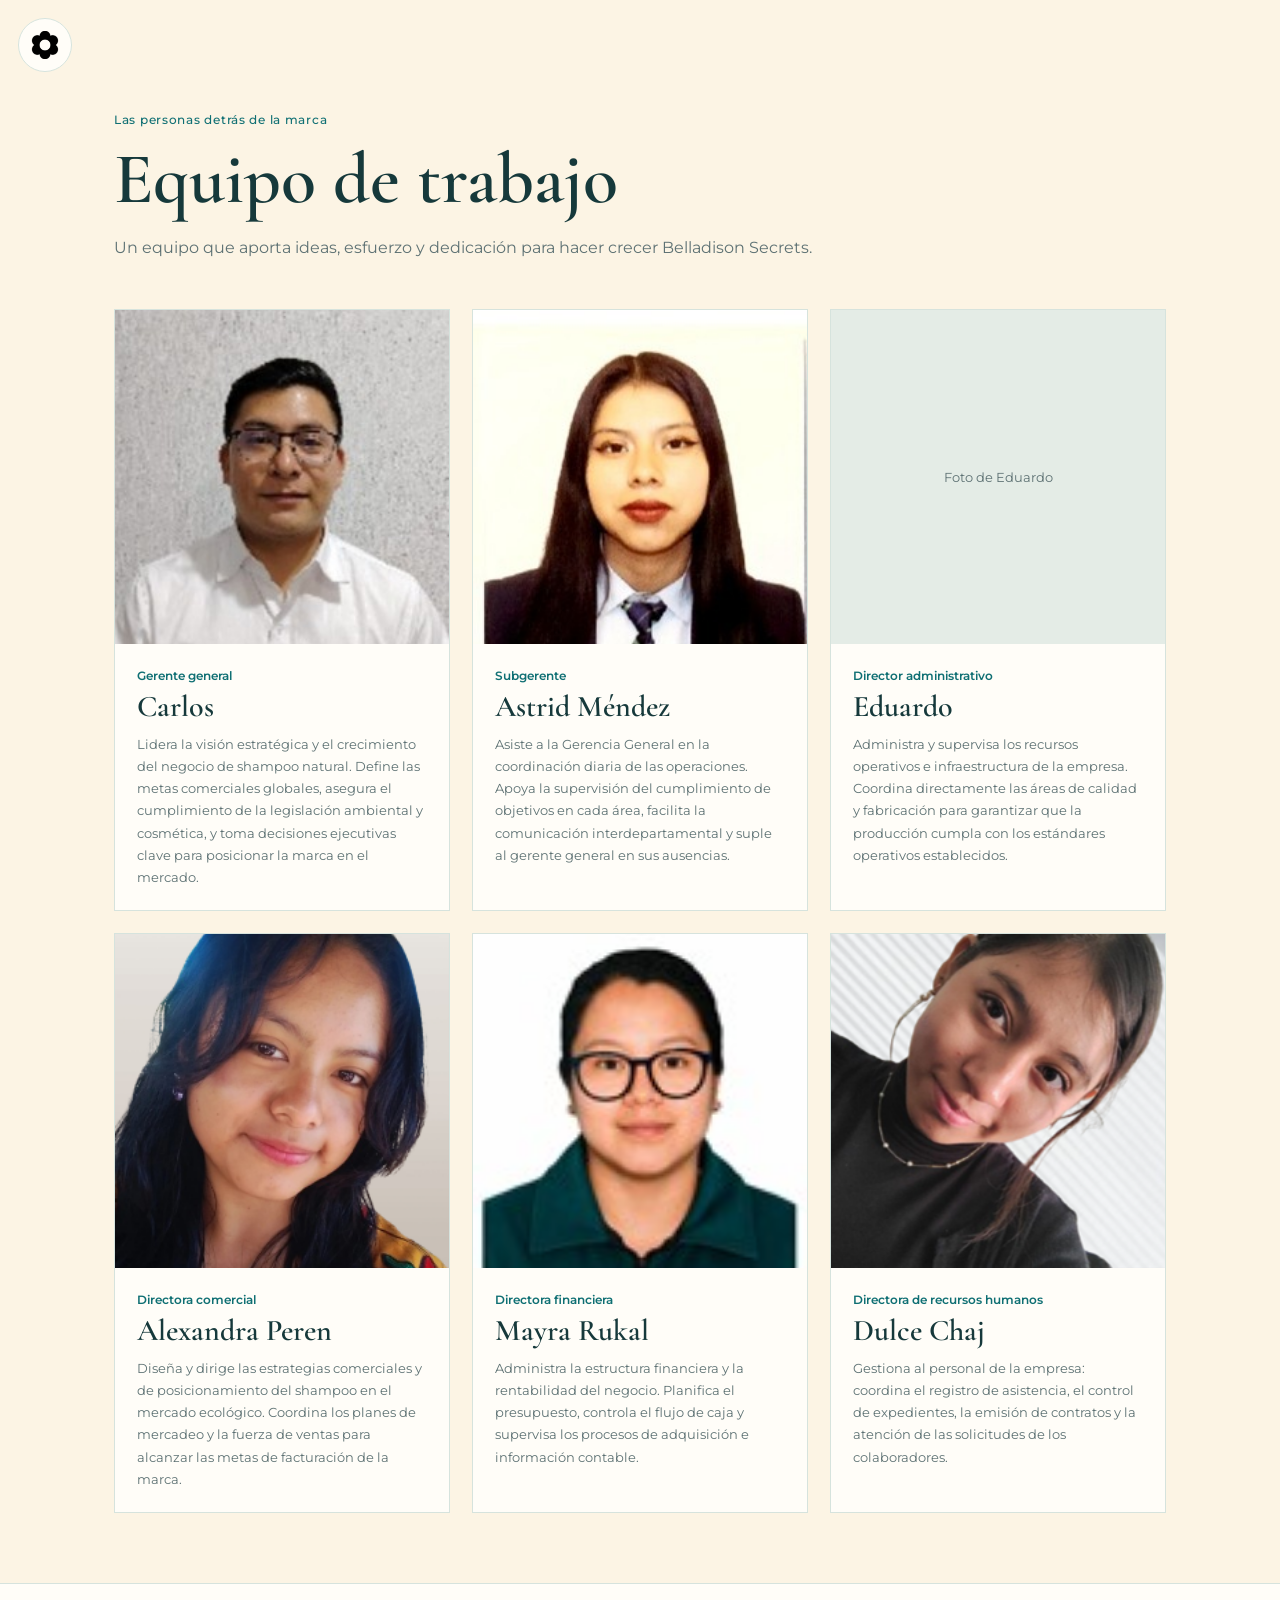
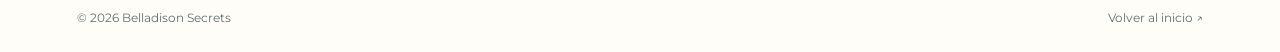
==== paginas/equipo.html @ 936638b3 "Actualizar proyecto" ====
<!DOCTYPE html>
<html lang="es">

<head>
  <meta charset="UTF-8">
  <meta name="viewport" content="width=device-width, initial-scale=1.0">
  <title>Equipo de trabajo | Belladison Secrets</title>
  <link rel="stylesheet" href="../estilos/principal.css">
  <link rel="preconnect" href="https://fonts.googleapis.com">
  <link rel="preconnect" href="https://fonts.gstatic.com" crossorigin>
  <link
    href="https://fonts.googleapis.com/css2?family=Cormorant+Garamond:wght@400;500;600;700&family=Montserrat:wght@300;400;500;600&display=swap"
    rel="stylesheet">
</head>

<body class="inner-page">
  <button class="menu-toggle" id="menuToggle" aria-label="Abrir menú" aria-expanded="false"><img
      src="../imagenes/flor-menu.jpeg" alt=""></button>
  <div class="menu-overlay" id="menuOverlay"></div>
  <aside class="side-menu" id="sideMenu" aria-label="Menú principal">
    <div class="menu-brand"><img src="../imagenes/logo-belladison.jpeg" alt="">
      <p>Belladison <em>Secrets</em></p>
    </div>
    <nav class="menu-links">
      <a href="producto.html">Producto</a><a href="info-general.html">Info general</a><a href="equipo.html">Equipo de
        trabajo</a>
      <a href="ventas.html">Sitio de ventas</a><a href="fundamento-ambiental.html">Fundamento ambiental</a><a
        href="ubicacion.html">Ubicación y contacto</a>
    </nav>
    <div class="menu-contact">
      <h3>Contáctanos</h3>
      <a href="tel:+50278822030">PBX +502 7882-2030</a><a href="https://wa.me/50278822030" target="_blank"
        rel="noopener">WhatsApp +502 7882-2030</a>
    </div>
    <p class="menu-note">Belleza natural, cuidado consciente.</p>
  </aside>
  <main class="page-main">
    <section class="page-heading">
      <p class="eyebrow">Las personas detrás de la marca</p>
      <h1>Equipo de trabajo</h1>
      <p>Un equipo que aporta ideas, esfuerzo y dedicación para hacer crecer Belladison Secrets.</p>
    </section>
    <section class="team-grid">
      <article class="team-card">
        <div class="team-photo"><img src="../imagenes/equipo-carlos.jpg" alt="Foto de Carlos"
            onerror="this.style.display='none';this.nextElementSibling.style.display='grid'"><span
            class="image-placeholder">Foto de Carlos</span></div>
        <div class="team-copy">
          <p class="team-role">Gerente general</p>
          <h2>Carlos</h2>
          <p>Lidera la visión estratégica y el crecimiento del negocio de shampoo natural. Define las metas comerciales
            globales, asegura el cumplimiento de la legislación ambiental y cosmética, y toma decisiones ejecutivas
            clave para posicionar la marca en el mercado.</p>
        </div>
      </article>
      <article class="team-card">
        <div class="team-photo"><img src="../imagenes/equipo-astrid.jpg" alt="Foto de Astrid Méndez"
            onerror="this.style.display='none';this.nextElementSibling.style.display='grid'"><span
            class="image-placeholder">Foto de Astrid Méndez</span></div>
        <div class="team-copy">
          <p class="team-role">Subgerente</p>
          <h2>Astrid Méndez</h2>
          <p>Asiste a la Gerencia General en la coordinación diaria de las operaciones. Apoya la supervisión del
            cumplimiento de objetivos en cada área, facilita la comunicación interdepartamental y suple al gerente
            general en sus ausencias.</p>
        </div>
      </article>
      <article class="team-card">
        <div class="team-photo"><img src="../imagenes/equipo-eduardo.jpg" alt="Foto de Eduardo"
            onerror="this.style.display='none';this.nextElementSibling.style.display='grid'"><span
            class="image-placeholder">Foto de Eduardo</span></div>
        <div class="team-copy">
          <p class="team-role">Director administrativo</p>
          <h2>Eduardo</h2>
          <p>Administra y supervisa los recursos operativos e infraestructura de la empresa. Coordina directamente las
            áreas de calidad y fabricación para garantizar que la producción cumpla con los estándares operativos
            establecidos.</p>
        </div>
      </article>
      <article class="team-card">
        <div class="team-photo"><img src="../imagenes/equipo-alexandra.png" alt="Foto de Alexandra Peren"
            onerror="this.style.display='none';this.nextElementSibling.style.display='grid'"><span
            class="image-placeholder">Foto de Alexandra Peren</span></div>
        <div class="team-copy">
          <p class="team-role">Directora comercial</p>
          <h2>Alexandra Peren</h2>
          <p>Diseña y dirige las estrategias comerciales y de posicionamiento del shampoo en el mercado ecológico.
            Coordina los planes de mercadeo y la fuerza de ventas para alcanzar las metas de facturación de la marca.
          </p>
        </div>
      </article>
      <article class="team-card">
        <div class="team-photo"><img src="../imagenes/equipo-mayra.jpg" alt="Foto de Mayra Rukal"
            onerror="this.style.display='none';this.nextElementSibling.style.display='grid'"><span
            class="image-placeholder">Foto de Mayra Rukal</span></div>
        <div class="team-copy">
          <p class="team-role">Directora financiera</p>
          <h2>Mayra Rukal</h2>
          <p>Administra la estructura financiera y la rentabilidad del negocio. Planifica el presupuesto, controla el
            flujo de caja y supervisa los procesos de adquisición e información contable.</p>
        </div>
      </article>
      <article class="team-card">
        <div class="team-photo"><img src="../imagenes/equipo-dulce.png" alt="Foto de Dulce Chaj"
            onerror="this.style.display='none';this.nextElementSibling.style.display='grid'"><span
            class="image-placeholder">Foto de Dulce Chaj</span></div>
        <div class="team-copy">
          <p class="team-role">Directora de recursos humanos</p>
          <h2>Dulce Chaj</h2>
          <p>Gestiona al personal de la empresa: coordina el registro de asistencia, el control de expedientes, la
            emisión de contratos y la atención de las solicitudes de los colaboradores.</p>
        </div>
      </article>
    </section>
  </main>
  <footer class="site-footer"><span>© <span class="current-year"></span> Belladison Secrets</span><a
      href="../index.html">Volver al inicio ↗</a></footer>
  <script src="../js/script.js"></script>
</body>

</html>
---- estilos/principal.css ----
/* ESTILOS GENERALES de Belladison Secrets. Los colores se cambian en :root. */
:root{
  --teal:#0f6f73; --olive:#0f6f73; --olive-dark:#0a4f52;
  --ink:#16393b; --muted:#5d7173; --line:#d6e3dd; --paper:#fffdf8; --cream:#fcf4e4;
  --font-title:"Cormorant Garamond",Georgia,serif;
  --font-body:"Montserrat",system-ui,sans-serif;
}
*{box-sizing:border-box;margin:0;padding:0}
html{scroll-behavior:smooth}
body{font-family:var(--font-body);font-weight:400;color:var(--ink);background:var(--cream);line-height:1.7;font-size:15px}
img{max-width:100%;display:block}
a{color:inherit}
h1,h2,h3{font-family:var(--font-title);font-weight:600;line-height:1.1}
h1{font-size:clamp(40px,6vw,72px)} h2{font-size:34px} h3{font-size:24px}
p{color:var(--muted)}
:focus-visible{outline:2px solid var(--teal);outline-offset:3px}
.eyebrow{font-size:12px;letter-spacing:.06em;color:var(--teal);margin-bottom:10px;font-weight:500}

/* MENÚ LATERAL */
.menu-toggle{position:fixed;top:18px;left:18px;z-index:30;width:54px;height:54px;border-radius:50%;border:1px solid var(--line);background:var(--paper);cursor:pointer;display:grid;place-items:center;transition:transform .3s}
.menu-toggle:hover{transform:rotate(30deg)}
.menu-toggle img{width:28px;mix-blend-mode:multiply}
.menu-overlay{position:fixed;inset:0;background:rgba(10,40,42,.5);opacity:0;pointer-events:none;transition:opacity .3s;z-index:40}
.side-menu{position:fixed;top:0;left:0;bottom:0;width:min(340px,86vw);background:var(--ink);color:#fff;z-index:50;padding:34px 30px;display:flex;flex-direction:column;gap:30px;transform:translateX(-100%);transition:transform .35s;overflow-y:auto}
body.menu-open .side-menu{transform:none}
body.menu-open .menu-overlay{opacity:1;pointer-events:auto}
.menu-brand{display:flex;align-items:center;gap:12px;font:600 26px var(--font-title)}
.menu-brand img{width:44px;border-radius:50%}
.menu-brand em{font-weight:500}
.menu-links{display:flex;flex-direction:column}
.menu-links a{padding:14px 0;border-bottom:1px solid rgba(255,255,255,.15);text-decoration:none;font-size:17px}
.menu-links a:hover,.menu-links a[aria-current]{color:#a9dcd5}
.menu-contact h3{font-size:22px;margin-bottom:8px}
.menu-contact a{display:block;text-decoration:none;font-size:14px;padding:3px 0;color:#d8efe9}
.menu-note{margin-top:auto;font:italic 18px var(--font-title);color:#a9dcd5}

/* PORTADA */
.hero{min-height:100vh;position:relative;display:flex;flex-direction:column;justify-content:center;padding:90px 6vw 70px;background:url("../imagenes/fondo.jpg") center/cover}
.hero-wash{position:absolute;inset:0;background:linear-gradient(90deg,rgba(252,244,228,.92),rgba(252,244,228,.55))}
.hero-content{position:relative;display:grid;grid-template-columns:minmax(220px,380px) 1fr;gap:6vw;align-items:center;max-width:1100px;margin:auto}
.hero-logo{width:100%;border-radius:50%}
.logo-fallback{display:none;text-align:center;font:600 40px var(--font-title);color:var(--teal)}
.hero-copy h1 em{font-style:italic;color:var(--teal)}
.hero-description{max-width:46ch;margin:18px 0 26px;font-size:16px}
.product-facts{display:flex;gap:34px;margin:0 0 28px}
.product-facts strong{display:block;font:600 34px var(--font-title);color:var(--ink)}
.product-facts span{font-size:13px;color:var(--muted)}
.text-link{font-weight:600;color:var(--teal);text-decoration:none;border-bottom:1px solid currentColor;padding-bottom:2px}
.hero-caption{position:absolute;left:6vw;right:6vw;bottom:22px;display:flex;justify-content:space-between;font-size:12px;color:var(--ink)}
.intro-section{max-width:720px;margin:0 auto;padding:90px 24px;text-align:center}
.intro-section h2{font-size:44px;margin-bottom:16px}

/* PÁGINAS INTERNAS */
.inner-page{background:var(--cream)}
.page-main{max-width:1100px;margin:0 auto;padding:110px 24px 70px}
.page-heading{max-width:760px;margin-bottom:48px}
.page-heading h1{margin-bottom:14px}
.page-heading p:last-child{font-size:16px}
.image-placeholder{display:none;place-items:center;text-align:center;background:#e4ece6;color:var(--muted);font-size:13px;width:100%;height:100%;min-height:200px}
.button{display:inline-block;padding:14px 26px;border:1px solid var(--ink);background:transparent;color:var(--ink);font:500 13px var(--font-body);cursor:pointer;text-decoration:none;transition:background .2s,color .2s}
.button:hover{background:var(--ink);color:#fff}
.button-dark{background:var(--ink);color:#fff}
.button-dark:hover{background:var(--olive-dark)}

.product-detail{display:grid;grid-template-columns:1fr 1fr;gap:50px;align-items:center}
.product-image-frame{border:1px solid var(--line);background:var(--paper);aspect-ratio:3/4;overflow:hidden}
.product-image-frame img{width:100%;height:100%;object-fit:cover}
.product-detail-copy h2{font-size:46px;margin-bottom:14px}
.product-detail-copy p{margin-bottom:18px}
.product-detail-copy ul{margin:0 0 22px 18px;color:var(--muted)}

.values-grid{display:grid;grid-template-columns:repeat(3,1fr);gap:22px}
.text-panel{background:var(--paper);border:1px solid var(--line);padding:30px}
.text-panel h2{margin-bottom:14px}
.text-panel h3{margin:18px 0 4px;font-size:20px;color:var(--teal)}
.text-panel p{font-size:14px}

.team-grid{display:grid;grid-template-columns:repeat(3,1fr);gap:22px}
.team-card{background:var(--paper);border:1px solid var(--line)}
.team-photo{aspect-ratio:1/1;overflow:hidden;background:#e4ece6}
.team-photo img{width:100%;height:100%;object-fit:cover;object-position:center 25%}
.team-copy{padding:22px}
.team-role{font-size:12px;color:var(--teal);font-weight:600;margin-bottom:4px}
.team-copy h2{font-size:30px;margin-bottom:10px}
.team-copy p:last-child{font-size:13px}

.environment-image{margin-top:40px;aspect-ratio:16/7;overflow:hidden;border:1px solid var(--line)}
.environment-image img{width:100%;height:100%;object-fit:cover}
.prose p{margin-bottom:16px;max-width:70ch;font-size:15px}

.contact-grid{display:grid;grid-template-columns:1fr 1fr;gap:22px}
.map-box{min-height:280px;display:grid;place-items:center;text-align:center;padding:24px;border:1px dashed var(--teal);background:var(--paper)}

.site-footer{display:flex;justify-content:space-between;gap:12px;flex-wrap:wrap;padding:24px 6vw;border-top:1px solid var(--line);font-size:12px;color:var(--muted);background:var(--paper);position:relative}
.site-footer a{text-decoration:none}

@media(max-width:900px){
  .values-grid,.team-grid{grid-template-columns:repeat(2,1fr)}
  .product-detail,.contact-grid,.hero-content{grid-template-columns:1fr}
  .hero-logo{max-width:240px}
}
@media(max-width:600px){
  .values-grid,.team-grid{grid-template-columns:1fr}
  .hero-caption{flex-direction:column;gap:2px;position:static;margin-top:30px}
}
@media(prefers-reduced-motion:reduce){*{transition:none!important}}
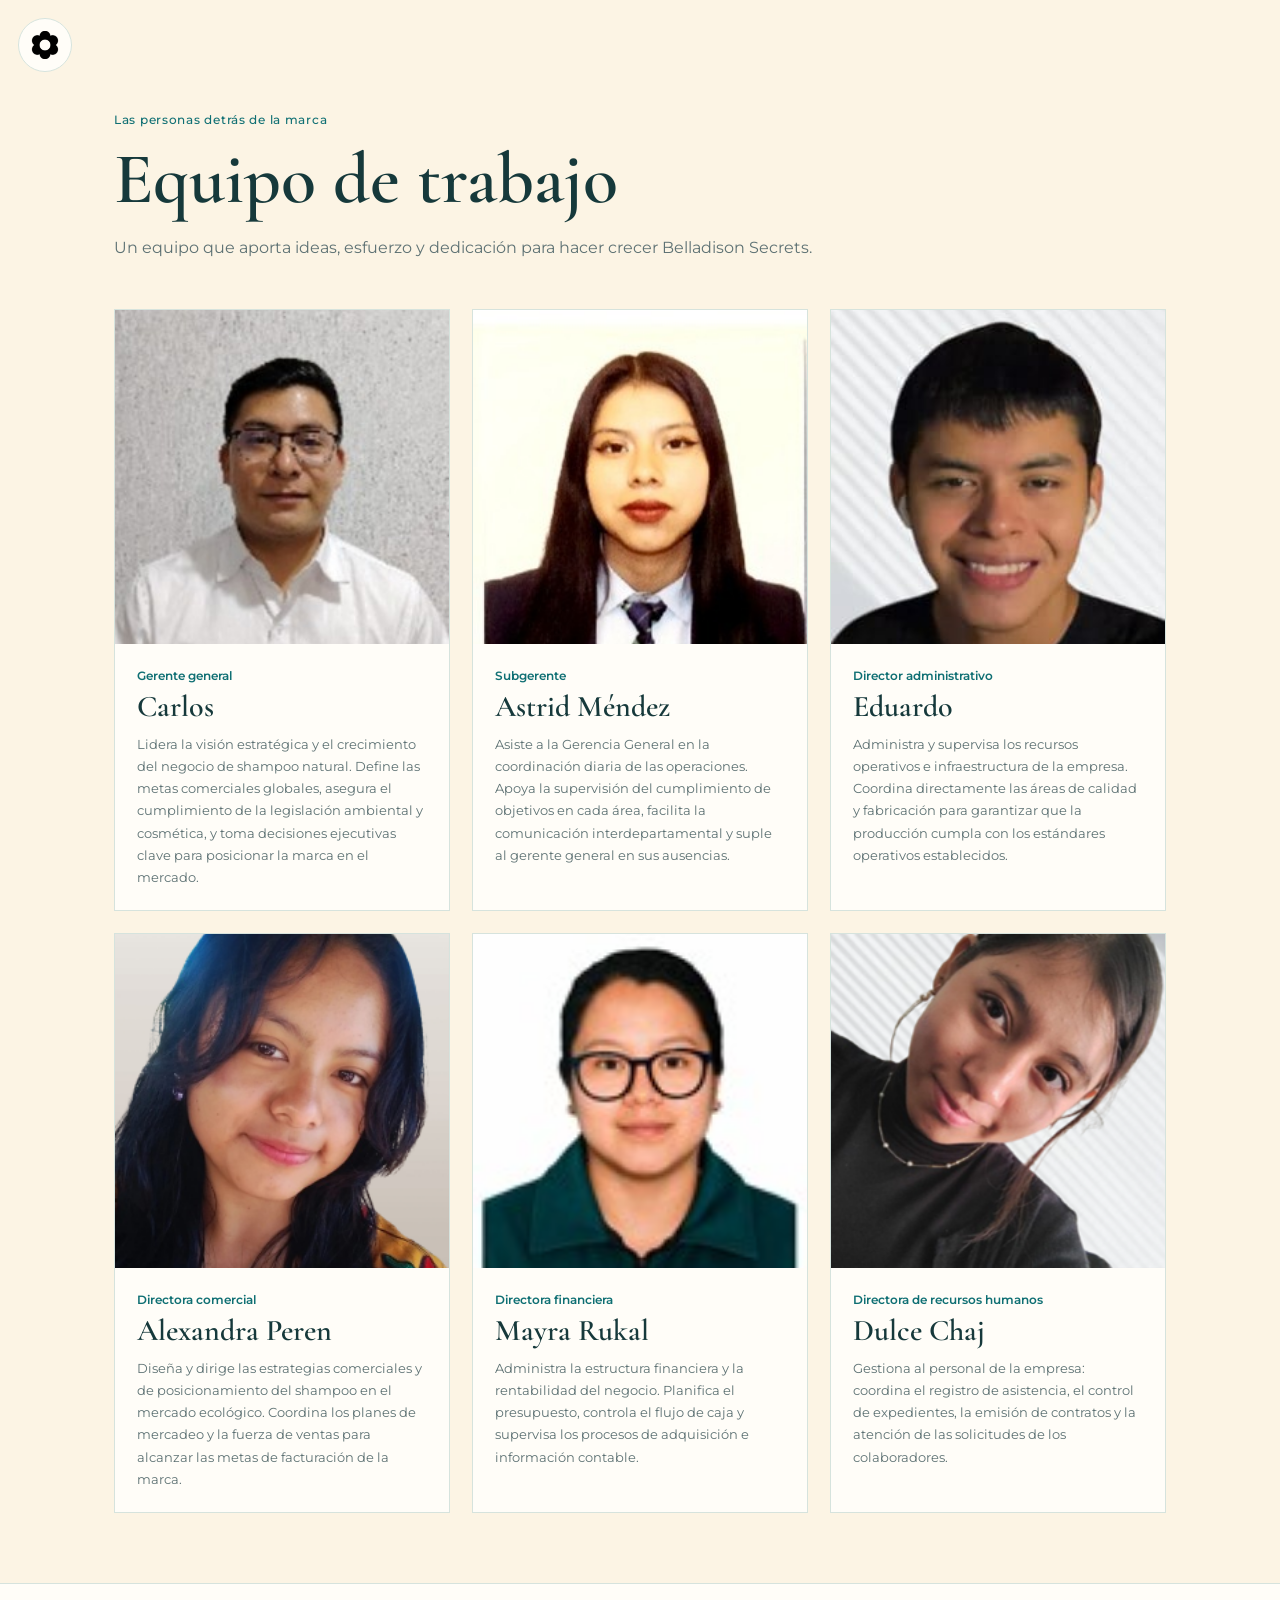
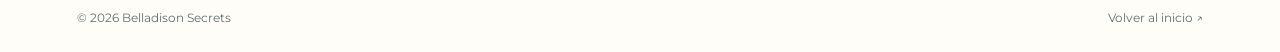
==== commit 51735ea8: "Actualizar proyecto" ====
--- a/paginas/equipo.html
+++ b/paginas/equipo.html
@@ -66,7 +66,7 @@
         </div>
       </article>
       <article class="team-card">
-        <div class="team-photo"><img src="../imagenes/equipo-eduardo.jpg" alt="Foto de Eduardo"
+        <div class="team-photo"><img src="../imagenes/WhatsApp Image 2026-10-21 at 19.44.44.jpeg" alt="Foto de Eduardo"
             onerror="this.style.display='none';this.nextElementSibling.style.display='grid'"><span
             class="image-placeholder">Foto de Eduardo</span></div>
         <div class="team-copy">
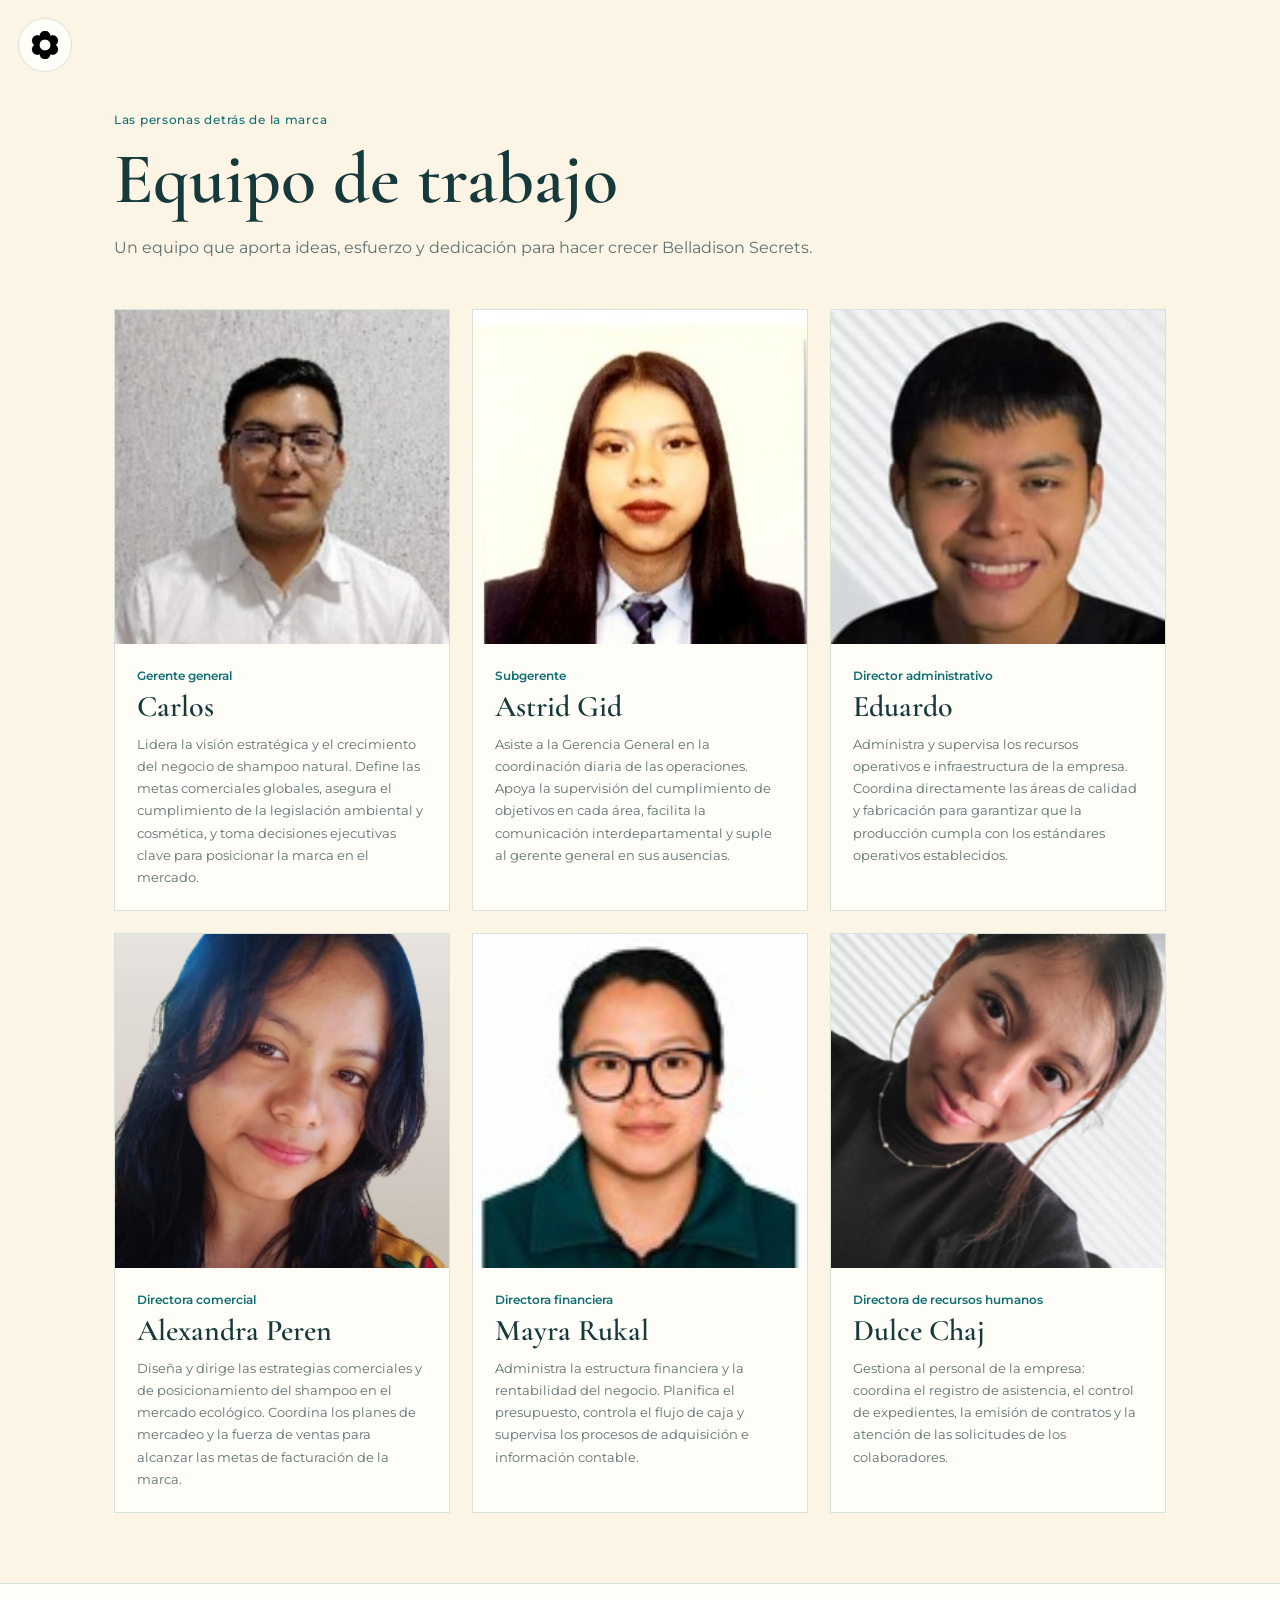
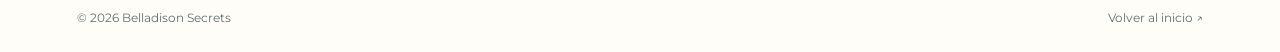
==== commit 321b8aab: "Actualizar proyecto" ====
--- a/paginas/equipo.html
+++ b/paginas/equipo.html
@@ -59,7 +59,7 @@
             class="image-placeholder">Foto de Astrid Méndez</span></div>
         <div class="team-copy">
           <p class="team-role">Subgerente</p>
-          <h2>Astrid Méndez</h2>
+          <h2>Astrid Gid</h2>
           <p>Asiste a la Gerencia General en la coordinación diaria de las operaciones. Apoya la supervisión del
             cumplimiento de objetivos en cada área, facilita la comunicación interdepartamental y suple al gerente
             general en sus ausencias.</p>
@@ -92,7 +92,7 @@
       <article class="team-card">
         <div class="team-photo"><img src="../imagenes/equipo-mayra.jpg" alt="Foto de Mayra Rukal"
             onerror="this.style.display='none';this.nextElementSibling.style.display='grid'"><span
-            class="image-placeholder">Foto de Mayra Rukal</span></div>
+            class="image-placeholder">Foto de Mayra Rucal</span></div>
         <div class="team-copy">
           <p class="team-role">Directora financiera</p>
           <h2>Mayra Rukal</h2>
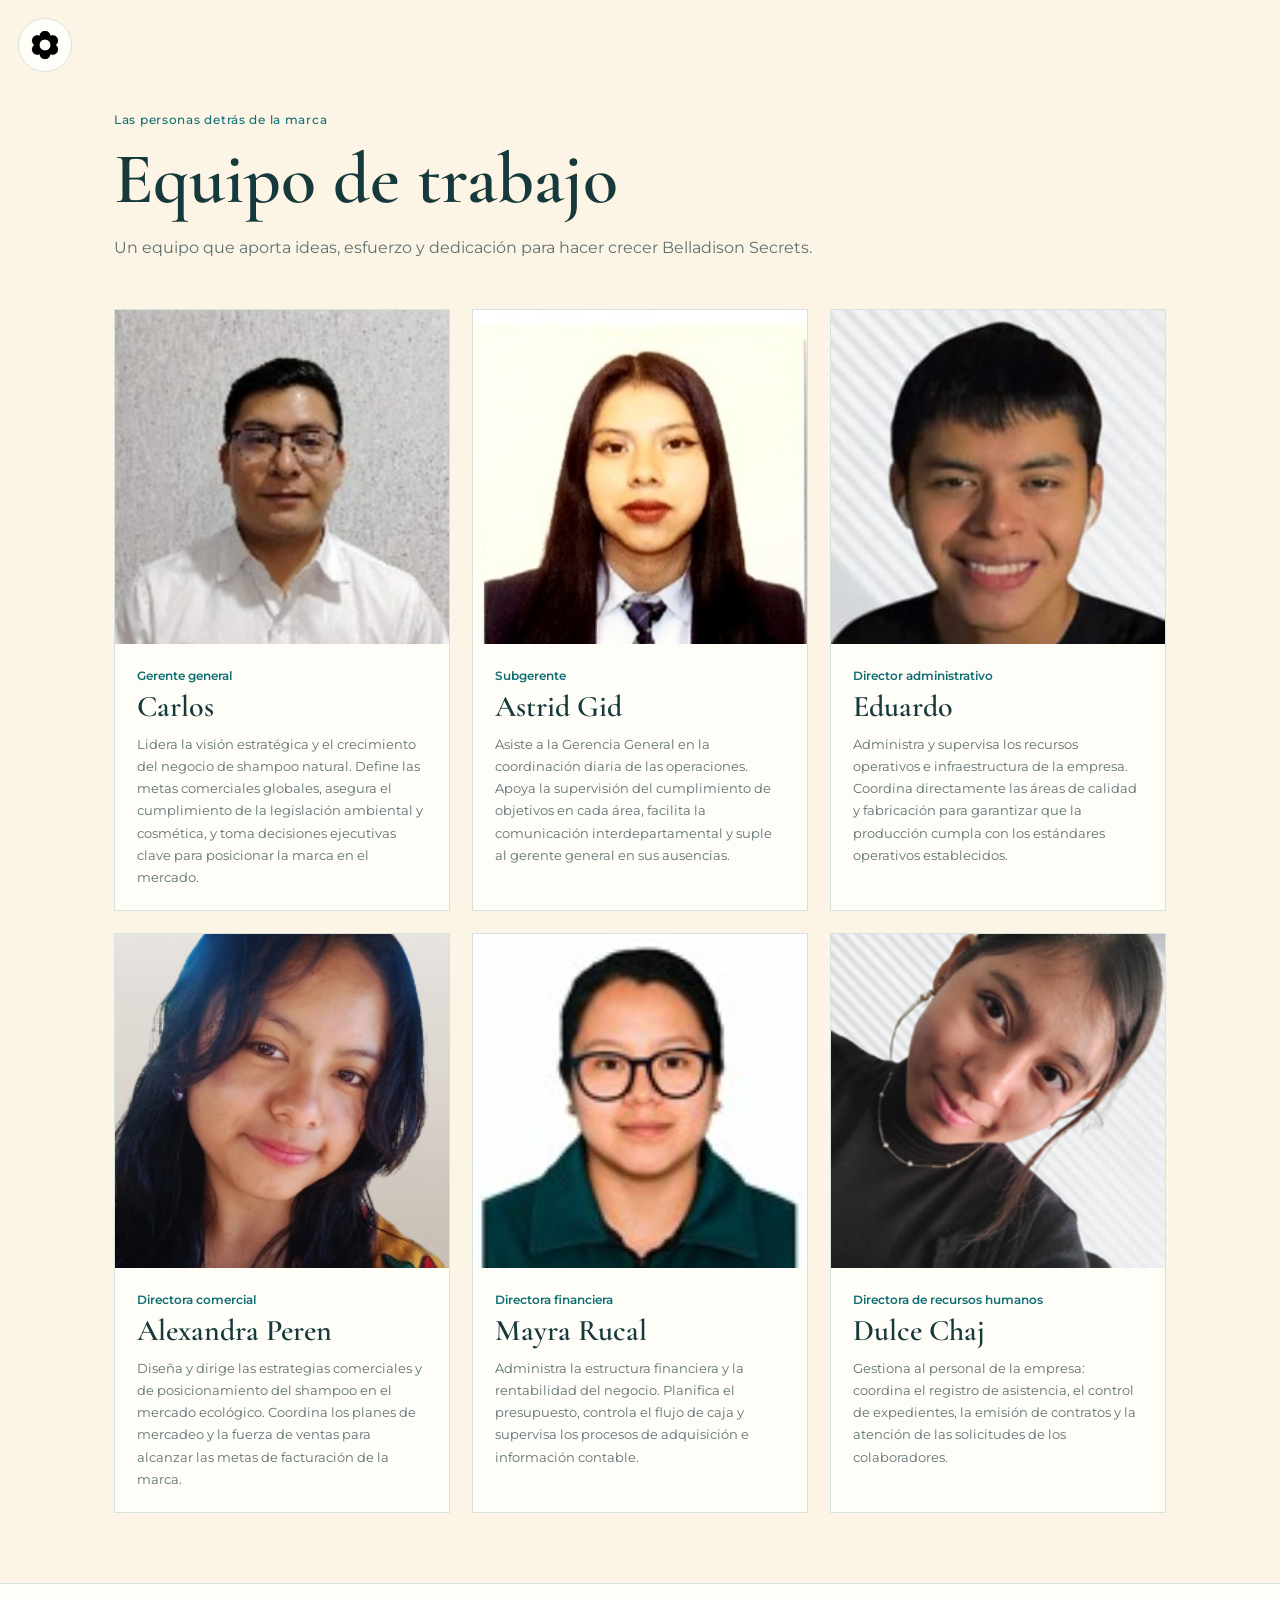
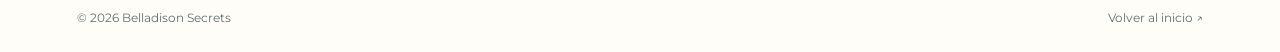
==== commit 5f90778c: "Actualizar proyecto" ====
--- a/paginas/equipo.html
+++ b/paginas/equipo.html
@@ -95,7 +95,7 @@
             class="image-placeholder">Foto de Mayra Rucal</span></div>
         <div class="team-copy">
           <p class="team-role">Directora financiera</p>
-          <h2>Mayra Rukal</h2>
+          <h2>Mayra Rucal</h2>
           <p>Administra la estructura financiera y la rentabilidad del negocio. Planifica el presupuesto, controla el
             flujo de caja y supervisa los procesos de adquisición e información contable.</p>
         </div>
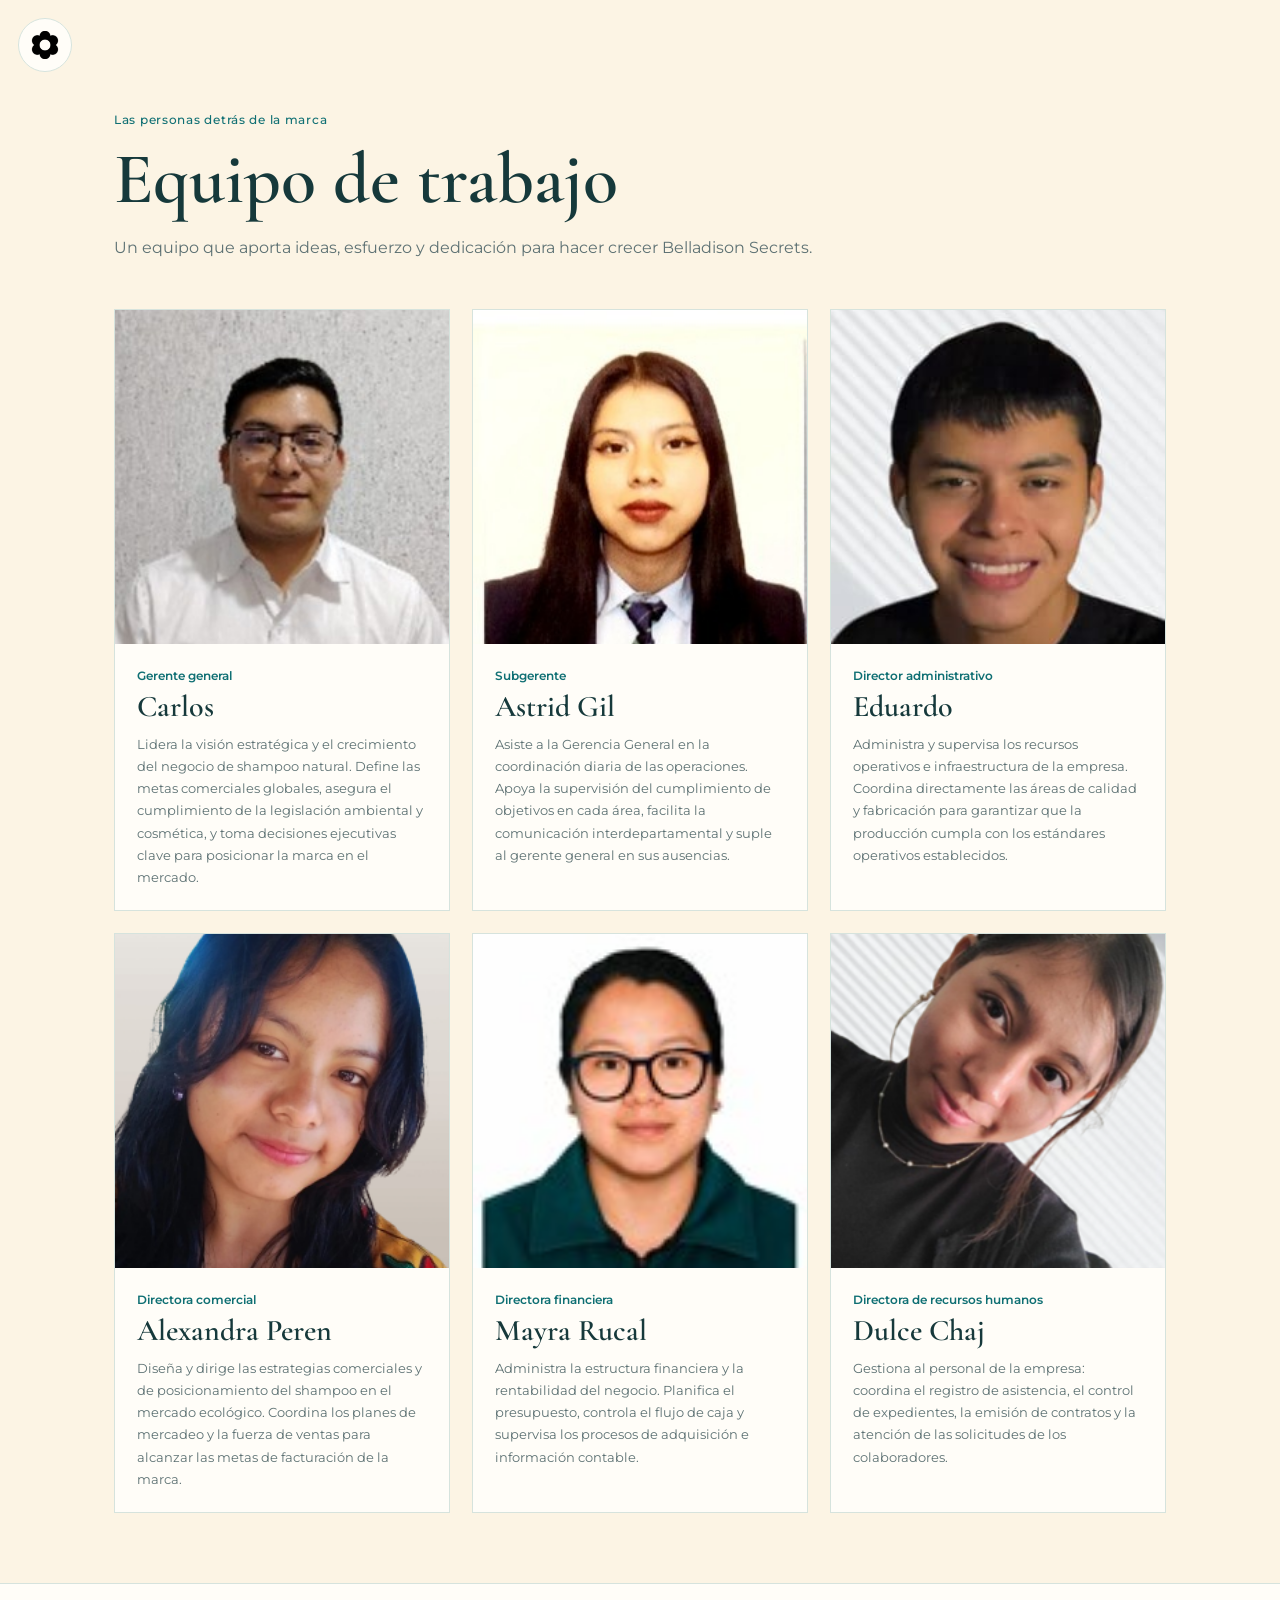
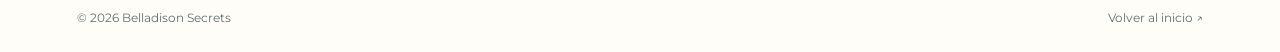
==== commit 7d524ff9: "Actualizar proyecto" ====
--- a/paginas/equipo.html
+++ b/paginas/equipo.html
@@ -59,7 +59,7 @@
             class="image-placeholder">Foto de Astrid Méndez</span></div>
         <div class="team-copy">
           <p class="team-role">Subgerente</p>
-          <h2>Astrid Gid</h2>
+          <h2>Astrid Gil</h2>
           <p>Asiste a la Gerencia General en la coordinación diaria de las operaciones. Apoya la supervisión del
             cumplimiento de objetivos en cada área, facilita la comunicación interdepartamental y suple al gerente
             general en sus ausencias.</p>
